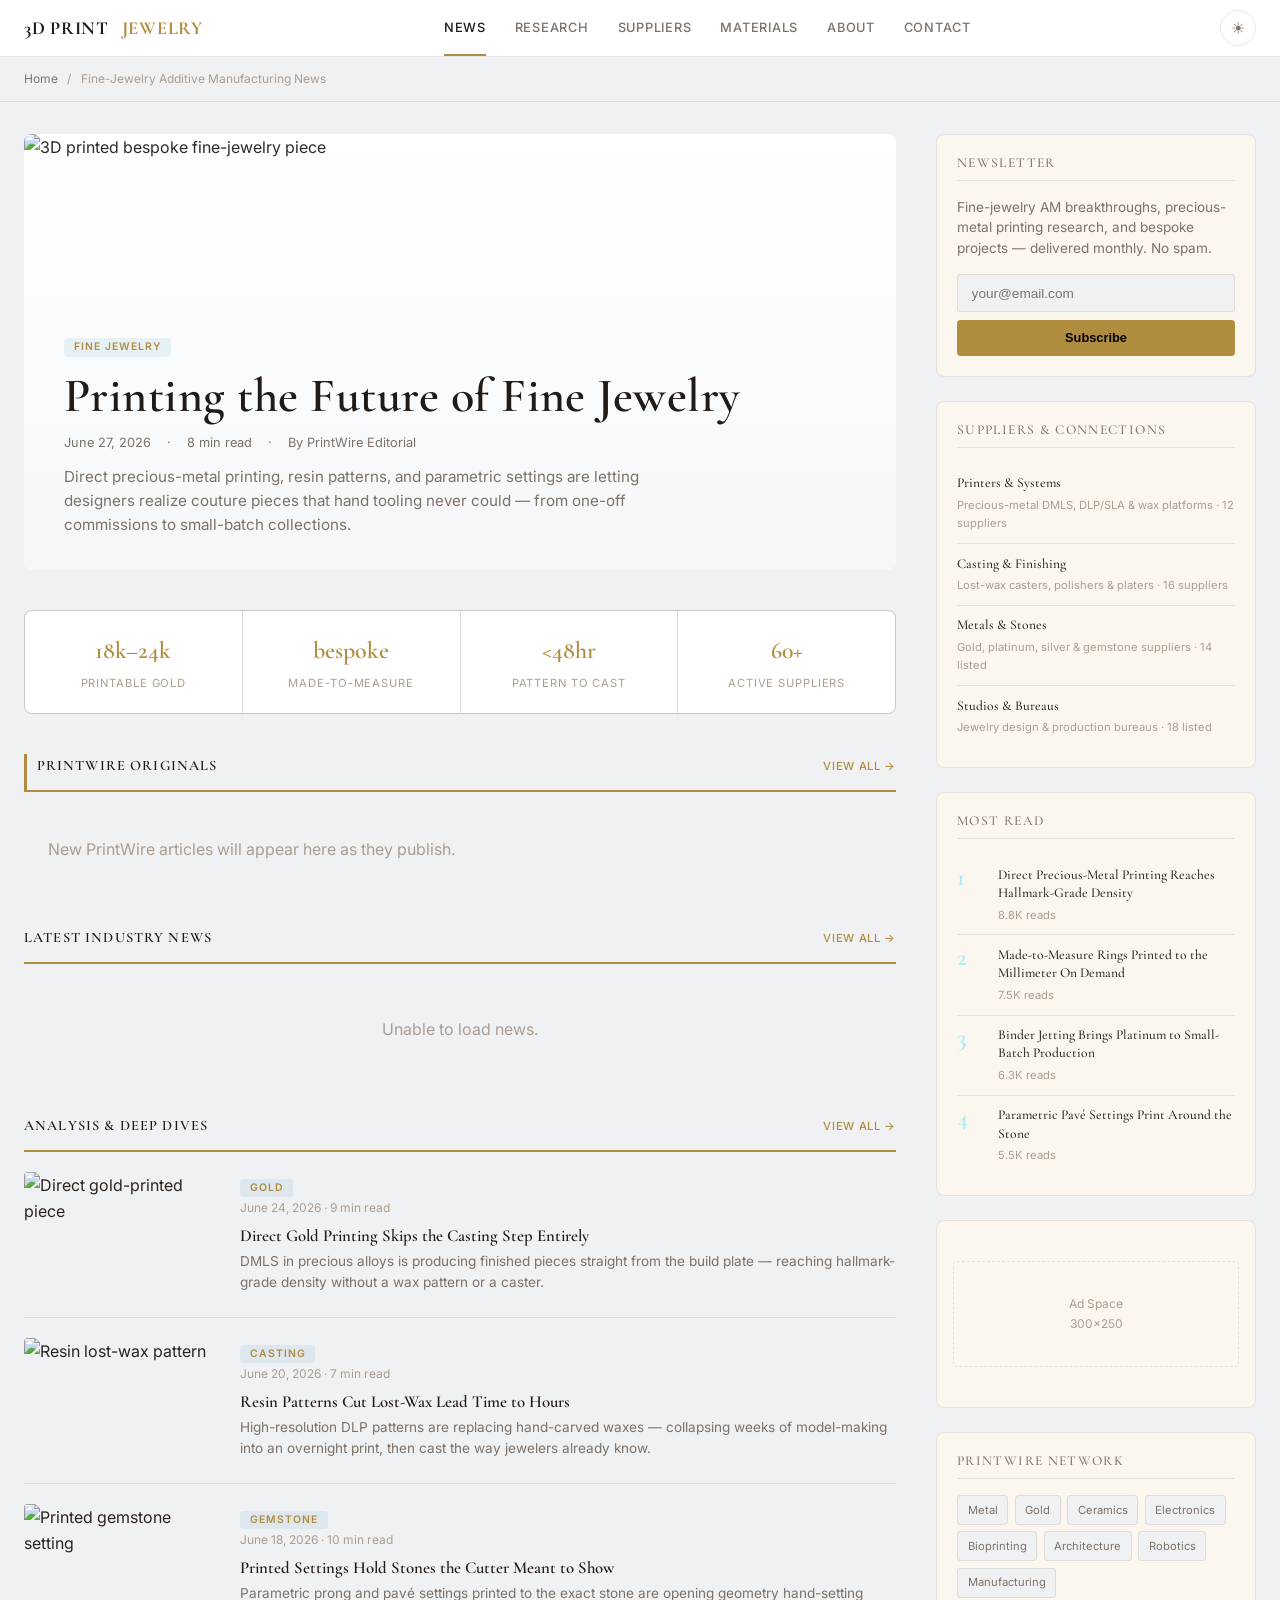
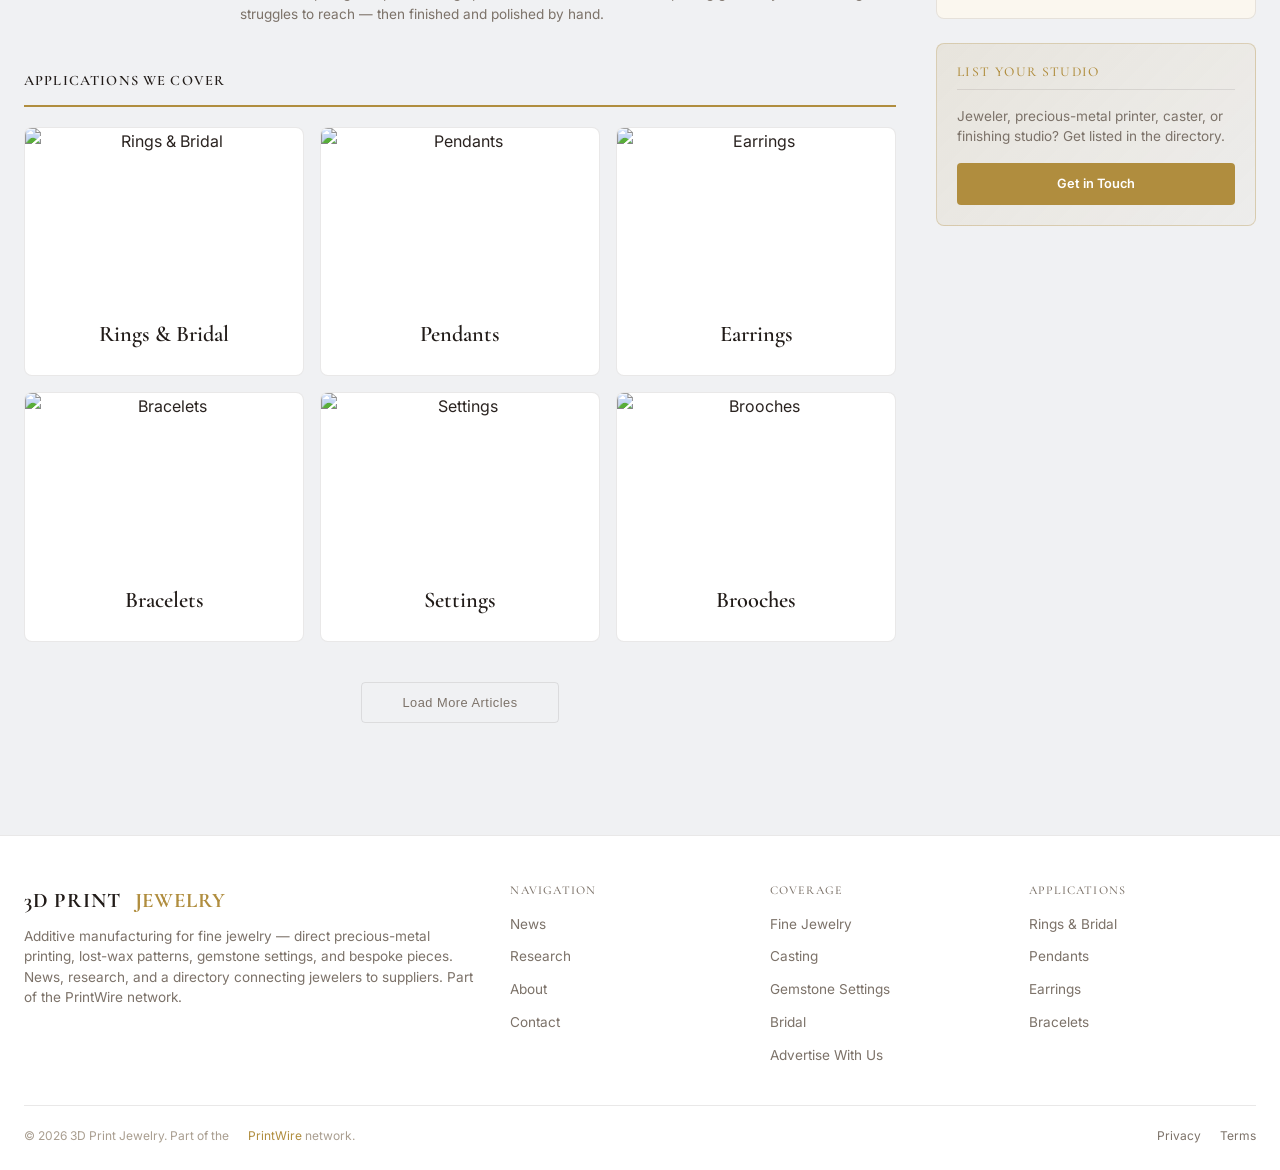
==== static/index.html @ b4d95347 "Convert to Machined robots news template (graphite-blue + orange, light default, custom imagery, net" ====
<!DOCTYPE html>
<html lang="en">
<head>
  <meta charset="UTF-8">
  <meta name="viewport" content="width=device-width, initial-scale=1.0">
  <meta name="description" content="3D Print Jewelry: additive manufacturing for fine jewelry — direct precious-metal printing, lost-wax patterns, gemstone settings, and bespoke pieces. News, research, and a supplier directory.">
  <title>3D Print Jewelry — Fine-Jewelry Additive Manufacturing News &amp; Suppliers</title>
  <link rel="preconnect" href="https://fonts.googleapis.com">
  <link rel="preconnect" href="https://fonts.gstatic.com" crossorigin>
  <link href="https://fonts.googleapis.com/css2?family=Cormorant+Garamond:wght@500;600;700&family=Inter:wght@400;500;600&display=swap" rel="stylesheet">
  <link rel="stylesheet" href="css/editorial.css">
  <link rel="icon" type="image/svg+xml" href="/favicon.svg">
  <meta property="og:type" content="website">
  <meta property="og:title" content="3D Print Jewelry — Fine-Jewelry Additive Manufacturing News &amp; Suppliers">
  <meta property="og:description" content="3D Print Jewelry: additive manufacturing for fine jewelry — direct precious-metal printing, lost-wax patterns, gemstone settings, and bespoke pieces. News, research, and a supplier directory.">
  <meta property="og:image" content="https://3dprintjewelry.com/images/30_bespoke_masterpiece.png">
  <meta property="og:url" content="https://3dprintjewelry.com/">
  <meta name="twitter:card" content="summary_large_image">
  <meta name="twitter:image" content="https://3dprintjewelry.com/images/30_bespoke_masterpiece.png">
</head>
<body>

<header class="ed-header">
  <div class="ed-header-inner">
    <a href="index.html" class="ed-logo">
      3D&nbsp;PRINT&nbsp;<span class="ed-logo-accent">JEWELRY</span>
    </a>
    <button class="ed-nav-toggle" aria-label="Menu" onclick="document.querySelector('.ed-nav').classList.toggle('open')">&#9776;</button>
    <nav class="ed-nav">
      <a href="index.html" class="active">News</a>
      <a href="/articles/">Research</a>
      <a href="#suppliers">Suppliers</a>
      <a href="#suppliers">Materials</a>
      <a href="about.html">About</a>
      <a href="contact.html">Contact</a>
    </nav>
    <button class="ed-theme-toggle" id="themeToggle" aria-label="Toggle light/dark mode" title="Toggle light/dark mode">&#9790;</button>
  </div>
</header>

<div class="ed-breadcrumbs">
  <a href="index.html">Home</a> <span>/</span> Fine-Jewelry Additive Manufacturing News
</div>

<div class="ed-layout">
  <div class="ed-main">

    <article class="ed-hero">
      <img src="images/30_bespoke_masterpiece.png" alt="3D printed bespoke fine-jewelry piece">
      <div class="ed-hero-overlay"></div>
      <div class="ed-hero-content">
        <span class="ed-badge">Fine Jewelry</span>
        <h1><a href="#">Printing the Future of Fine Jewelry</a></h1>
        <div class="ed-hero-meta">
          <span>June 27, 2026</span>
          <span>·</span>
          <span>8 min read</span>
          <span>·</span>
          <span>By PrintWire Editorial</span>
        </div>
        <p class="ed-hero-excerpt">Direct precious-metal printing, resin patterns, and parametric settings are letting designers realize couture pieces that hand tooling never could — from one-off commissions to small-batch collections.</p>
      </div>
    </article>

    <div class="ed-stats">
      <div class="ed-stat">
        <div class="ed-stat-value">18k&ndash;24k</div>
        <div class="ed-stat-label">Printable Gold</div>
      </div>
      <div class="ed-stat">
        <div class="ed-stat-value">bespoke</div>
        <div class="ed-stat-label">Made-to-Measure</div>
      </div>
      <div class="ed-stat">
        <div class="ed-stat-value">&lt;48hr</div>
        <div class="ed-stat-label">Pattern to Cast</div>
      </div>
      <div class="ed-stat">
        <div class="ed-stat-value">60+</div>
        <div class="ed-stat-label">Active Suppliers</div>
      </div>
    </div>

    <div class="ed-section-label" style="border-left:3px solid var(--accent);padding-left:0.6rem;">
      PrintWire Originals
      <a href="/articles/">View All &rarr;</a>
    </div>
    <div class="ed-card-grid" id="pwOriginals">
      <div style="grid-column:1/-1;text-align:center;padding:2rem;color:var(--text-faint);">Loading PrintWire articles…</div>
    </div>

    <div class="ed-section-label">
      Latest Industry News
      <a href="#">View All &rarr;</a>
    </div>
    <div class="ed-card-grid" id="newsGrid">
      <div style="grid-column: 1/-1; text-align:center; padding:2rem; color:var(--text-faint);">Loading latest news…</div>
    </div>

    <div class="ed-section-label">
      Analysis &amp; Deep Dives
      <a href="#">View All &rarr;</a>
    </div>
    <div class="ed-list">
      <article class="ed-list-item">
        <img src="images/02_dmls_gold.png" alt="Direct gold-printed piece">
        <div>
          <span class="ed-badge">Gold</span>
          <div class="ed-card-meta">June 24, 2026 · 9 min read</div>
          <h3><a href="#">Direct Gold Printing Skips the Casting Step Entirely</a></h3>
          <p class="ed-card-excerpt">DMLS in precious alloys is producing finished pieces straight from the build plate — reaching hallmark-grade density without a wax pattern or a caster.</p>
        </div>
      </article>
      <article class="ed-list-item">
        <img src="images/04_lostwax_pattern.png" alt="Resin lost-wax pattern">
        <div>
          <span class="ed-badge">Casting</span>
          <div class="ed-card-meta">June 20, 2026 · 7 min read</div>
          <h3><a href="#">Resin Patterns Cut Lost-Wax Lead Time to Hours</a></h3>
          <p class="ed-card-excerpt">High-resolution DLP patterns are replacing hand-carved waxes — collapsing weeks of model-making into an overnight print, then cast the way jewelers already know.</p>
        </div>
      </article>
      <article class="ed-list-item">
        <img src="images/17_diamond_setting.png" alt="Printed gemstone setting">
        <div>
          <span class="ed-badge">Gemstone</span>
          <div class="ed-card-meta">June 18, 2026 · 10 min read</div>
          <h3><a href="#">Printed Settings Hold Stones the Cutter Meant to Show</a></h3>
          <p class="ed-card-excerpt">Parametric prong and pavé settings printed to the exact stone are opening geometry hand-setting struggles to reach — then finished and polished by hand.</p>
        </div>
      </article>
    </div>

    <div class="ed-section-label">
      Applications We Cover
    </div>
    <div class="ed-card-grid" style="grid-template-columns: repeat(3, 1fr); gap: 1rem; margin-bottom: 2.5rem;">
      <a href="#" class="ed-card" style="text-align:center;">
        <img class="ed-card-img" src="images/21_engagement_ring.png" alt="Rings &amp; Bridal">
        <div class="ed-card-body"><h3>Rings &amp; Bridal</h3></div>
      </a>
      <a href="#" class="ed-card" style="text-align:center;">
        <img class="ed-card-img" src="images/23_pendant_necklace.png" alt="Pendants">
        <div class="ed-card-body"><h3>Pendants</h3></div>
      </a>
      <a href="#" class="ed-card" style="text-align:center;">
        <img class="ed-card-img" src="images/24_platinum_earrings.png" alt="Earrings">
        <div class="ed-card-body"><h3>Earrings</h3></div>
      </a>
      <a href="#" class="ed-card" style="text-align:center;">
        <img class="ed-card-img" src="images/27_artdeco_bracelet.png" alt="Bracelets">
        <div class="ed-card-body"><h3>Bracelets</h3></div>
      </a>
      <a href="#" class="ed-card" style="text-align:center;">
        <img class="ed-card-img" src="images/17_diamond_setting.png" alt="Settings">
        <div class="ed-card-body"><h3>Settings</h3></div>
      </a>
      <a href="#" class="ed-card" style="text-align:center;">
        <img class="ed-card-img" src="images/26_brooch_styled.png" alt="Brooches">
        <div class="ed-card-body"><h3>Brooches</h3></div>
      </a>
    </div>

    <div class="ed-load-more">
      <button>Load More Articles</button>
    </div>

  </div>

  <aside class="ed-sidebar">

    <div class="ed-sidebar-block ed-newsletter">
      <h4>Newsletter</h4>
      <p>Fine-jewelry AM breakthroughs, precious-metal printing research, and bespoke projects — delivered monthly. No spam.</p>
      <form action="https://api.web3forms.com/submit" method="POST" onsubmit="this.querySelector('button').textContent='Subscribed!';this.querySelector('button').disabled=true;">
        <input type="hidden" name="access_key" value="6f33053b-6d08-414b-9615-665f88c98da8">
        <input type="hidden" name="subject" value="Newsletter Signup — 3dprintjewelry.com">
        <input type="hidden" name="from_name" value="Newsletter Signup">
        <input type="email" name="email" placeholder="your@email.com" required>
        <button type="submit">Subscribe</button>
      </form>
    </div>

    <div class="ed-sidebar-block" id="suppliers">
      <h4>Suppliers &amp; Connections</h4>
      <div class="ed-popular-item">
        <div>
          <h3><a href="#">Printers &amp; Systems</a></h3>
          <div class="ed-popular-meta">Precious-metal DMLS, DLP/SLA &amp; wax platforms · 12 suppliers</div>
        </div>
      </div>
      <div class="ed-popular-item">
        <div>
          <h3><a href="#">Casting &amp; Finishing</a></h3>
          <div class="ed-popular-meta">Lost-wax casters, polishers &amp; platers · 16 suppliers</div>
        </div>
      </div>
      <div class="ed-popular-item">
        <div>
          <h3><a href="#">Metals &amp; Stones</a></h3>
          <div class="ed-popular-meta">Gold, platinum, silver &amp; gemstone suppliers · 14 listed</div>
        </div>
      </div>
      <div class="ed-popular-item">
        <div>
          <h3><a href="#">Studios &amp; Bureaus</a></h3>
          <div class="ed-popular-meta">Jewelry design &amp; production bureaus · 18 listed</div>
        </div>
      </div>
    </div>

    <div class="ed-sidebar-block">
      <h4>Most Read</h4>
      <div class="ed-popular-item">
        <span class="ed-popular-num">1</span>
        <div>
          <h3><a href="#">Direct Precious-Metal Printing Reaches Hallmark-Grade Density</a></h3>
          <div class="ed-popular-meta">8.8K reads</div>
        </div>
      </div>
      <div class="ed-popular-item">
        <span class="ed-popular-num">2</span>
        <div>
          <h3><a href="#">Made-to-Measure Rings Printed to the Millimeter On Demand</a></h3>
          <div class="ed-popular-meta">7.5K reads</div>
        </div>
      </div>
      <div class="ed-popular-item">
        <span class="ed-popular-num">3</span>
        <div>
          <h3><a href="#">Binder Jetting Brings Platinum to Small-Batch Production</a></h3>
          <div class="ed-popular-meta">6.3K reads</div>
        </div>
      </div>
      <div class="ed-popular-item">
        <span class="ed-popular-num">4</span>
        <div>
          <h3><a href="#">Parametric Pavé Settings Print Around the Stone</a></h3>
          <div class="ed-popular-meta">5.5K reads</div>
        </div>
      </div>
    </div>

    <div class="ed-sidebar-block" style="text-align:center; color: var(--text-faint); font-size: 0.75rem; padding: 2.5rem 1rem;">
      <div style="border: 1px dashed var(--border); border-radius: 4px; padding: 2rem 1rem;">
        Ad Space<br>300×250
      </div>
    </div>

    <div class="ed-sidebar-block">
      <h4>PrintWire Network</h4>
      <div class="ed-network-links">
        <a href="https://dmls3d.com">Metal</a>
        <a href="https://gold3dprint.com">Gold</a>
        <a href="https://3dprintceramics.com">Ceramics</a>
        <a href="https://3dprintcircuitry.com">Electronics</a>
        <a href="https://3dprinttissue.com">Bioprinting</a>
        <a href="https://3dprintarchitecture.com">Architecture</a>
        <a href="https://3dprintrobots.com">Robotics</a>
        <a href="https://sendcutship.com">Manufacturing</a>
      </div>
    </div>

    <div class="ed-sidebar-block" style="background: linear-gradient(135deg, rgba(176,141,62,0.12), rgba(176,141,62,0.04)); border-color: var(--border-accent);">
      <h4 style="color: var(--accent);">List Your Studio</h4>
      <p style="font-size: 0.85rem; color: var(--text-dim); margin-bottom: 1rem; line-height: 1.5;">Jeweler, precious-metal printer, caster, or finishing studio? Get listed in the directory.</p>
      <a href="contact.html" style="display:block;text-align:center;padding:0.65rem;background:var(--accent);border-radius:4px;color:#fff;font-weight:600;font-size:0.8rem;transition:background 0.25s;" onmouseover="this.style.background='var(--accent-dark)'" onmouseout="this.style.background='var(--accent)'">Get in Touch</a>
    </div>

  </aside>
</div>

<footer class="ed-footer">
  <div class="ed-footer-inner">
    <div class="ed-footer-brand">
      <div class="ed-logo" style="font-size:1.3rem; margin-bottom: 0.5rem;">3D&nbsp;PRINT&nbsp;<span class="ed-logo-accent">JEWELRY</span></div>
      <p>Additive manufacturing for fine jewelry — direct precious-metal printing, lost-wax patterns, gemstone settings, and bespoke pieces. News, research, and a directory connecting jewelers to suppliers. Part of the PrintWire network.</p>
    </div>
    <div>
      <h4>Navigation</h4>
      <ul>
        <li><a href="index.html">News</a></li>
        <li><a href="/articles/">Research</a></li>
        <li><a href="about.html">About</a></li>
        <li><a href="contact.html">Contact</a></li>
      </ul>
    </div>
    <div>
      <h4>Coverage</h4>
      <ul>
        <li><a href="#">Fine Jewelry</a></li>
        <li><a href="#">Casting</a></li>
        <li><a href="#">Gemstone Settings</a></li>
        <li><a href="#">Bridal</a></li>
        <li><a href="advertise.html">Advertise With Us</a></li>
      </ul>
    </div>
    <div>
      <h4>Applications</h4>
      <ul>
        <li><a href="#">Rings &amp; Bridal</a></li>
        <li><a href="#">Pendants</a></li>
        <li><a href="#">Earrings</a></li>
        <li><a href="#">Bracelets</a></li>
      </ul>
    </div>
  </div>
  <div class="ed-footer-bottom">
    <span>&copy; 2026 3D Print Jewelry. Part of the <a href="https://3dprint.space" style="color:var(--accent);">PrintWire</a> network.</span>
    <span>
      <a href="#">Privacy</a>
      <a href="#">Terms</a>
    </span>
  </div>
</footer>

<script>
document.querySelector('.ed-nav-toggle')?.addEventListener('click', () => {
  document.querySelector('.ed-nav').classList.toggle('open');
});

(function() {
  const btn = document.getElementById('themeToggle');
  const root = document.documentElement;
  function setTheme(theme) {
    root.setAttribute('data-theme', theme);
    localStorage.setItem('ed-theme', theme);
    btn.innerHTML = theme === 'dark' ? '&#9790;' : '&#9728;';
    btn.title = theme === 'dark' ? 'Switch to light mode' : 'Switch to dark mode';
  }
  const saved = localStorage.getItem('ed-theme');
  setTheme(saved || 'light');
  btn.addEventListener('click', () => {
    const current = root.getAttribute('data-theme') || 'light';
    setTheme(current === 'dark' ? 'light' : 'dark');
  });
})();

(function() {
  var grid = document.getElementById('newsGrid');
  var orig = document.getElementById('pwOriginals');

  var feeds = [
    { url: 'https://news.google.com/rss/search?q=3D+printed+jewelry+precious+metal+additive+manufacturing&hl=en-US&gl=US&ceid=US:en', name: 'Google News' },
    { url: 'https://news.google.com/rss/search?q=direct+gold+platinum+3D+printing+jewelry&hl=en-US&gl=US&ceid=US:en', name: 'Google News' },
    { url: 'https://news.google.com/rss/search?q=3D+printed+jewelry+lost+wax+casting+setting&hl=en-US&gl=US&ceid=US:en', name: 'Google News' },
    { url: 'https://3dprintingindustry.com/feed/', name: '3DPI' }
  ];

  var api = 'https://api.rss2json.com/v1/api.json?rss_url=';
  var rss = [];
  var localArts = [];
  var loaded = 0;
  var total = feeds.length;
  var fallbackImgs = ['images/01_sla_lattice.png','images/02_dmls_gold.png','images/03_sla_midprint.png','images/04_lostwax_pattern.png','images/05_binder_silver.png','images/06_multimaterial.png','images/07_dlp_detail.png','images/08_mold_cavity.png','images/09_titanium_neck.png','images/10_embedded_flowers.png','images/11_support_attached.png','images/12_gradient_color.png','images/13_platinum_link.png','images/14_mirror_inlay.png','images/15_ceramic_striated.png','images/16_moving_parts.png','images/17_diamond_setting.png','images/18_iteration_series.png','images/19_cloisonne_base.png','images/20_articulated.png','images/21_engagement_ring.png','images/22_bracelet_worn.png','images/23_pendant_necklace.png','images/24_platinum_earrings.png','images/25_diamond_luxury.png','images/26_brooch_styled.png','images/27_artdeco_bracelet.png','images/28_statement_neck.png','images/29_collection_display.png','images/30_bespoke_masterpiece.png'];

  function stripHtml(html) {
    var d = document.createElement('div'); d.innerHTML = html;
    return d.textContent || '';
  }
  function esc(s) {
    var d = document.createElement('div'); d.appendChild(document.createTextNode(s));
    return d.innerHTML;
  }
  function card(a, i) {
    var img = a.img || fallbackImgs[i % fallbackImgs.length];
    var fb = fallbackImgs[(i+1) % fallbackImgs.length];
    var open = a.local
      ? 'onclick="location.href=\'' + esc(a.link) + '\'"'
      : 'onclick="window.open(\'' + esc(a.link) + '\',\'_blank\',\'noopener\')"';
    var linkAttrs = a.local ? 'href="' + esc(a.link) + '"'
      : 'href="' + esc(a.link) + '" target="_blank" rel="noopener"';
    var badge = a.local
      ? '<span class="ed-badge" style="background:var(--accent);color:#fff;">' + esc(a.source) + '</span>'
      : '<span class="ed-badge">' + esc(a.source) + '</span>';
    return '<article class="ed-card" style="cursor:pointer" ' + open + '>' +
      '<img class="ed-card-img" src="' + esc(img) + '" alt="" loading="lazy" onerror="this.onerror=null;this.src=\'' + fb + '\'">' +
      '<div class="ed-card-body">' + badge +
        '<div class="ed-card-meta">' + esc(a.dateStr || '') + '</div>' +
        '<h3><a ' + linkAttrs + ' onclick="event.stopPropagation()">' + esc(a.title) + '</a></h3>' +
        '<p class="ed-card-excerpt">' + esc(a.desc) + '</p>' +
      '</div></article>';
  }

  var localReady = fetch('network.json', { cache: 'no-store' })
    .then(function(r){ return r.ok ? r.json() : []; })
    .then(function(items){
      (items || []).forEach(function(it, i){
        localArts.push({ title: it.title, link: it.url, desc: it.summary || '',
          date: it.iso, dateStr: it.date, source: (it.origin || 'PrintWire'), local: true,
          img: it.img || fallbackImgs[i % fallbackImgs.length] });
      });
      if (orig) {
        orig.innerHTML = localArts.length
          ? localArts.slice(0, 6).map(card).join('')
          : '<div style="grid-column:1/-1;padding:1.5rem;color:var(--text-faint);">New PrintWire articles will appear here as they publish.</div>';
      }
    })
    .catch(function(){ if (orig) orig.innerHTML = ''; });

  var timeout = setTimeout(finish, 8000);
  feeds.forEach(function(feed) {
    fetch(api + encodeURIComponent(feed.url))
      .then(function(r){ return r.json(); })
      .then(function(data){
        if (data.status === 'ok' && data.items) {
          data.items.forEach(function(item){
            rss.push({ title: item.title, link: item.link,
              desc: stripHtml(item.description).substring(0,140) + '…',
              date: item.pubDate, source: feed.name, local: false,
              img: item.thumbnail || (item.enclosure && item.enclosure.link) || '' });
          });
        }
      })
      .catch(function(){})
      .then(function(){ loaded++; if (loaded === total) { clearTimeout(timeout); finish(); } });
  });

  var done = false;
  function finish(){ if (done) return; done = true; localReady.then(render); }
  function render(){
    if (!grid) return;
    var merged = localArts.concat(rss);
    merged.forEach(function(a){ if (!a.dateStr && a.date) a.dateStr = new Date(a.date).toLocaleDateString('en-US',{year:'numeric',month:'short',day:'numeric'}); });
    merged.sort(function(a,b){ return new Date(b.date) - new Date(a.date); });
    var top = merged.slice(0, 8);
    grid.innerHTML = top.length
      ? top.map(card).join('')
      : '<div style="grid-column:1/-1;text-align:center;padding:2rem;color:var(--text-faint);">Unable to load news.</div>';
  }
})();
</script>
</body>
</html>
---- static/css/editorial.css ----
/* ============================================
   3dprintmetal.com — Editorial Layout
   Inspired by 3dnatives.com, modernized
   ============================================ */

/* ── Shared Tokens ───────────────────────────── */
:root {
  --accent: #00a8cc;
  --accent-dark: #008fad;
  --accent-dim: rgba(0,168,204,0.12);
  --red: #e53e3e;
  --radius: 8px;
  --radius-sm: 4px;
  --font-display: 'Oswald', sans-serif;
  --font-body: 'Inter', sans-serif;
  --transition: 0.25s cubic-bezier(0.4,0,0.2,1);
}

/* ── Dark Mode (default) ─────────────────────── */
:root, [data-theme="dark"] {
  --bg: #08090f;
  --bg-surface: #0e1019;
  --bg-card: #141620;
  --bg-card-hover: #1a1d2e;
  --bg-sidebar: #0f1118;
  --text: #e2e4e8;
  --text-dim: #8a8f9d;
  --text-faint: #555a68;
  --heading: #ffffff;
  --border: rgba(255,255,255,0.06);
  --border-accent: rgba(0,168,204,0.2);
  --shadow: 0 1px 3px rgba(0,0,0,0.4);
  --shadow-hover: 0 8px 24px rgba(0,0,0,0.5);
  --header-bg: rgba(8,9,15,0.92);
  --badge-bg: rgba(0,168,204,0.12);
  --input-bg: #0a0b12;
}

/* ── Light Mode ──────────────────────────────── */
[data-theme="light"] {
  --accent: #0077a8;
  --accent-dark: #005f85;
  --accent-dim: rgba(0,119,168,0.08);
  --bg: #f5f6f8;
  --bg-surface: #ffffff;
  --bg-card: #ffffff;
  --bg-card-hover: #f0f1f3;
  --bg-sidebar: #fafbfc;
  --text: #2d3748;
  --text-dim: #5a6577;
  --text-faint: #8e96a4;
  --heading: #1a202c;
  --border: rgba(0,0,0,0.08);
  --border-accent: rgba(0,119,168,0.2);
  --shadow: 0 1px 3px rgba(0,0,0,0.06);
  --shadow-hover: 0 8px 24px rgba(0,0,0,0.1);
  --header-bg: rgba(255,255,255,0.95);
  --badge-bg: rgba(0,119,168,0.08);
  --input-bg: #f0f1f3;
}

/* System preference when no manual choice */
@media (prefers-color-scheme: light) {
  :root:not([data-theme]) {
    --accent: #0077a8;
    --accent-dark: #005f85;
    --accent-dim: rgba(0,119,168,0.08);
    --bg: #f5f6f8;
    --bg-surface: #ffffff;
    --bg-card: #ffffff;
    --bg-card-hover: #f0f1f3;
    --bg-sidebar: #fafbfc;
    --text: #2d3748;
    --text-dim: #5a6577;
    --text-faint: #8e96a4;
    --heading: #1a202c;
    --border: rgba(0,0,0,0.08);
    --border-accent: rgba(0,119,168,0.2);
    --shadow: 0 1px 3px rgba(0,0,0,0.06);
    --shadow-hover: 0 8px 24px rgba(0,0,0,0.1);
    --header-bg: rgba(255,255,255,0.95);
    --badge-bg: rgba(0,119,168,0.08);
    --input-bg: #f0f1f3;
  }
}

/* ── Reset ───────────────────────────────────── */
*,*::before,*::after { margin:0;padding:0;box-sizing:border-box; }
html { scroll-behavior:smooth; font-size:16px; }
body {
  font-family: var(--font-body);
  color: var(--text);
  background: var(--input-bg);
  line-height: 1.65;
  -webkit-font-smoothing: antialiased;
  overflow-x: hidden;
}
a { color: inherit; text-decoration: none; }
img { max-width: 100%; display: block; }

/* ── Typography ──────────────────────────────── */
h1,h2,h3,h4 { font-family: var(--font-display); font-weight: 600; line-height: 1.15; color: var(--heading); }
h1 { font-size: clamp(2rem, 5vw, 3rem); letter-spacing: 0.01em; }
h2 { font-size: clamp(1.5rem, 3.5vw, 2.2rem); }
h3 { font-size: clamp(1.1rem, 2vw, 1.4rem); }
h4 { font-size: 0.85rem; text-transform: uppercase; letter-spacing: 0.1em; color: var(--text-dim); font-weight: 500; }

/* ── Header ──────────────────────────────────── */
.ed-header {
  position: sticky; top: 0; z-index: 100;
  background: var(--header-bg);
  backdrop-filter: blur(16px);
  border-bottom: 1px solid var(--border);
}
.ed-header-inner {
  max-width: 1280px;
  margin: 0 auto;
  display: flex;
  align-items: center;
  justify-content: space-between;
  padding: 0 1.5rem;
  height: 56px;
}
.ed-logo {
  font-family: var(--font-display);
  font-size: 1.15rem;
  font-weight: 700;
  color: var(--heading);
  letter-spacing: 0.04em;
  display: flex; align-items: center; gap: 0.5rem;
}
.ed-logo-accent { color: var(--accent); }
.ed-nav { display: flex; gap: 0; align-items: center; }
.ed-nav a {
  padding: 0 0.9rem;
  font-size: 0.8rem;
  font-weight: 500;
  color: var(--text-dim);
  text-transform: uppercase;
  letter-spacing: 0.06em;
  transition: color var(--transition);
  line-height: 56px;
  position: relative;
}
.ed-nav a:hover, .ed-nav a.active { color: var(--heading); }
.ed-nav a.active::after {
  content: ''; position: absolute; bottom: 0; left: 0.9rem; right: 0.9rem;
  height: 2px; background: var(--accent);
}
.ed-nav-toggle {
  display: none; background: none; border: none; color: var(--text);
  font-size: 1.5rem; cursor: pointer; padding: 0.5rem;
}

/* Theme toggle */
.ed-theme-toggle {
  background: none; border: 1px solid var(--border);
  color: var(--text-dim); cursor: pointer;
  width: 36px; height: 36px;
  border-radius: 50%;
  display: flex; align-items: center; justify-content: center;
  font-size: 1rem;
  transition: all var(--transition);
  margin-left: 0.5rem;
  flex-shrink: 0;
}
.ed-theme-toggle:hover { border-color: var(--accent); color: var(--accent); }

/* ── Breadcrumbs ─────────────────────────────── */
.ed-breadcrumbs {
  max-width: 1280px; margin: 0 auto;
  padding: 0.75rem 1.5rem;
  font-size: 0.75rem;
  color: var(--text-faint);
  border-bottom: 1px solid var(--border);
}
.ed-breadcrumbs a { color: var(--text-dim); transition: color var(--transition); }
.ed-breadcrumbs a:hover { color: var(--accent); }
.ed-breadcrumbs span { margin: 0 0.4rem; }

/* ── Layout ──────────────────────────────────── */
.ed-layout {
  max-width: 1280px;
  margin: 0 auto;
  display: grid;
  grid-template-columns: 1fr 320px;
  gap: 2.5rem;
  padding: 2rem 1.5rem;
  align-items: start;
}
.ed-main { min-width: 0; }
.ed-sidebar { position: sticky; top: 72px; }

/* ── Hero / Featured Story ───────────────────── */
.ed-hero {
  margin-bottom: 2.5rem;
  position: relative;
  border-radius: var(--radius);
  overflow: hidden;
  background: var(--bg-card);
}
.ed-hero img {
  width: 100%;
  aspect-ratio: 16/8;
  object-fit: cover;
  display: block;
}
.ed-hero-overlay {
  position: absolute; inset: 0;
  background: linear-gradient(0deg, rgba(8,9,15,0.95) 0%, rgba(8,9,15,0.3) 50%, transparent 100%);
}
[data-theme="light"] .ed-hero-overlay {
  background: linear-gradient(0deg, rgba(245,246,248,0.97) 0%, rgba(245,246,248,0.4) 50%, transparent 100%);
}
.ed-hero-content {
  position: absolute;
  bottom: 0; left: 0; right: 0;
  padding: 2rem 2.5rem;
}
.ed-hero .ed-badge { margin-bottom: 0.75rem; }
.ed-hero h1 { margin-bottom: 0.5rem; }
.ed-hero h1 a { color: var(--heading); transition: color var(--transition); }
.ed-hero h1 a:hover { color: var(--accent); }
.ed-hero-meta {
  font-size: 0.8rem;
  color: var(--text-dim);
  display: flex; gap: 1rem; align-items: center;
}
.ed-hero-excerpt {
  margin-top: 0.75rem;
  font-size: 0.95rem;
  color: var(--text-dim);
  line-height: 1.6;
  max-width: 600px;
}

/* ── Badge / Tag ─────────────────────────────── */
.ed-badge {
  display: inline-block;
  font-size: 0.65rem;
  font-weight: 600;
  text-transform: uppercase;
  letter-spacing: 0.1em;
  padding: 0.25rem 0.6rem;
  border-radius: var(--radius-sm);
  background: var(--badge-bg);
  color: var(--accent);
  line-height: 1;
}
.ed-badge.red { background: rgba(255,68,68,0.12); color: var(--red); }

/* ── Section Label ───────────────────────────── */
.ed-section-label {
  font-family: var(--font-display);
  font-size: 0.9rem;
  font-weight: 600;
  text-transform: uppercase;
  letter-spacing: 0.08em;
  color: var(--heading);
  margin-bottom: 1.25rem;
  padding-bottom: 0.75rem;
  border-bottom: 2px solid var(--accent);
  display: flex;
  align-items: center;
  justify-content: space-between;
}
.ed-section-label a {
  font-family: var(--font-body);
  font-size: 0.7rem;
  font-weight: 500;
  color: var(--accent);
  text-transform: uppercase;
  letter-spacing: 0.06em;
}

/* ── Article Cards ───────────────────────────── */
.ed-card-grid {
  display: grid;
  grid-template-columns: repeat(2, 1fr);
  gap: 1.5rem;
  margin-bottom: 2.5rem;
}
.ed-card {
  background: var(--bg-card);
  border-radius: var(--radius);
  overflow: hidden;
  border: 1px solid var(--border);
  transition: transform var(--transition), box-shadow var(--transition), border-color var(--transition);
}
.ed-card:hover {
  transform: translateY(-2px);
  box-shadow: var(--shadow-hover);
  border-color: var(--border-accent);
}
.ed-card-img {
  aspect-ratio: 16/10;
  object-fit: cover;
  width: 100%;
}
.ed-card-body { padding: 1.25rem; }
.ed-card-body .ed-badge { margin-bottom: 0.65rem; }
.ed-card-body h3 { margin-bottom: 0.5rem; }
.ed-card-body h3 a { color: var(--heading); transition: color var(--transition); }
.ed-card-body h3 a:hover { color: var(--accent); }
.ed-card-meta {
  font-size: 0.75rem;
  color: var(--text-faint);
  margin-bottom: 0.5rem;
}
.ed-card-excerpt {
  font-size: 0.85rem;
  color: var(--text-dim);
  line-height: 1.55;
  display: -webkit-box;
  -webkit-line-clamp: 3;
  -webkit-box-orient: vertical;
  overflow: hidden;
}

/* ── Article List (compact) ──────────────────── */
.ed-list { display: flex; flex-direction: column; gap: 1.25rem; margin-bottom: 2.5rem; }
.ed-list-item {
  display: grid;
  grid-template-columns: 200px 1fr;
  gap: 1rem;
  padding-bottom: 1.25rem;
  border-bottom: 1px solid var(--border);
  align-items: start;
}
.ed-list-item:last-child { border-bottom: none; padding-bottom: 0; }
.ed-list-item img {
  aspect-ratio: 16/10;
  object-fit: cover;
  border-radius: var(--radius-sm);
  width: 100%;
}
.ed-list-item h3 { font-size: 1.05rem; margin-bottom: 0.35rem; }
.ed-list-item h3 a { color: var(--heading); transition: color var(--transition); }
.ed-list-item h3 a:hover { color: var(--accent); }

/* ── Sidebar ─────────────────────────────────── */
.ed-sidebar-block {
  background: var(--bg-sidebar);
  border: 1px solid var(--border);
  border-radius: var(--radius);
  padding: 1.25rem;
  margin-bottom: 1.5rem;
}
.ed-sidebar-block h4 {
  margin-bottom: 1rem;
  padding-bottom: 0.6rem;
  border-bottom: 1px solid var(--border);
}

/* Newsletter widget */
.ed-newsletter p { font-size: 0.85rem; color: var(--text-dim); margin-bottom: 1rem; line-height: 1.5; }
.ed-newsletter input[type="email"] {
  width: 100%;
  padding: 0.65rem 0.85rem;
  background: var(--input-bg);
  border: 1px solid var(--border);
  border-radius: var(--radius-sm);
  color: var(--text);
  font-size: 0.85rem;
  margin-bottom: 0.5rem;
  transition: border-color var(--transition);
}
.ed-newsletter input[type="email"]:focus { outline: none; border-color: var(--accent); }
.ed-newsletter button {
  width: 100%;
  padding: 0.65rem;
  background: var(--accent);
  border: none;
  border-radius: var(--radius-sm);
  color: #000;
  font-weight: 600;
  font-size: 0.8rem;
  cursor: pointer;
  transition: background var(--transition);
}
.ed-newsletter button:hover { background: var(--accent-dark); }

/* Popular posts widget */
.ed-popular-item {
  display: flex;
  gap: 0.75rem;
  padding: 0.65rem 0;
  border-bottom: 1px solid var(--border);
  align-items: start;
}
.ed-popular-item:last-child { border-bottom: none; }
.ed-popular-num {
  font-family: var(--font-display);
  font-size: 1.5rem;
  font-weight: 700;
  color: var(--accent-dim);
  line-height: 1;
  min-width: 1.8rem;
  color: rgba(0,217,255,0.3);
}
.ed-popular-item h3 { font-size: 0.85rem; font-weight: 500; line-height: 1.35; }
.ed-popular-item h3 a { color: var(--text); }
.ed-popular-item h3 a:hover { color: var(--accent); }
.ed-popular-meta { font-size: 0.7rem; color: var(--text-faint); margin-top: 0.2rem; }

/* Network links widget */
.ed-network-links { display: flex; flex-wrap: wrap; gap: 0.4rem; }
.ed-network-links a {
  font-size: 0.7rem;
  padding: 0.3rem 0.6rem;
  background: var(--input-bg);
  border: 1px solid var(--border);
  border-radius: var(--radius-sm);
  color: var(--text-dim);
  transition: all var(--transition);
}
.ed-network-links a:hover { border-color: var(--accent); color: var(--accent); }

/* ── Load More ───────────────────────────────── */
.ed-load-more {
  text-align: center;
  margin: 2rem 0;
}
.ed-load-more button {
  padding: 0.75rem 2.5rem;
  background: transparent;
  border: 1px solid var(--border);
  border-radius: var(--radius-sm);
  color: var(--text-dim);
  font-size: 0.8rem;
  font-weight: 500;
  cursor: pointer;
  letter-spacing: 0.04em;
  transition: all var(--transition);
}
.ed-load-more button:hover {
  border-color: var(--accent);
  color: var(--accent);
}

/* ── Stats Bar ───────────────────────────────── */
.ed-stats {
  display: grid;
  grid-template-columns: repeat(4, 1fr);
  gap: 1px;
  background: var(--border);
  border: 1px solid var(--border);
  border-radius: var(--radius);
  overflow: hidden;
  margin-bottom: 2.5rem;
}
.ed-stat {
  background: var(--bg-card);
  padding: 1.25rem;
  text-align: center;
}
.ed-stat-value {
  font-family: var(--font-display);
  font-size: 1.5rem;
  font-weight: 600;
  color: var(--accent);
}
.ed-stat-label {
  font-size: 0.7rem;
  text-transform: uppercase;
  letter-spacing: 0.08em;
  color: var(--text-faint);
  margin-top: 0.25rem;
}

/* ── Page Hero (inner pages) ─────────────────── */
.ed-page-hero {
  position: relative;
  border-radius: var(--radius);
  overflow: hidden;
  margin-bottom: 2.5rem;
  background: var(--bg-card);
}
.ed-page-hero img {
  width: 100%; aspect-ratio: 16/6; object-fit: cover;
}
.ed-page-hero-overlay {
  position: absolute; inset: 0;
  background: linear-gradient(0deg, rgba(8,9,15,0.9) 0%, rgba(8,9,15,0.4) 60%, transparent 100%);
}
[data-theme="light"] .ed-page-hero-overlay {
  background: linear-gradient(0deg, rgba(245,246,248,0.95) 0%, rgba(245,246,248,0.5) 60%, transparent 100%);
}
.ed-page-hero-content {
  position: absolute; bottom: 0; left: 0; right: 0;
  padding: 2rem 2.5rem;
}
.ed-page-hero h1 { margin-bottom: 0.5rem; }
.ed-page-hero p { color: var(--text-dim); font-size: 1rem; max-width: 600px; }

/* ── Content Sections ────────────────────────── */
.ed-content { max-width: 1280px; margin: 0 auto; padding: 0 1.5rem; }
.ed-content-narrow { max-width: 860px; margin: 0 auto; padding: 0 1.5rem; }
.ed-section { margin-bottom: 3rem; }
.ed-section p { color: var(--text-dim); line-height: 1.75; margin-bottom: 1rem; font-size: 0.95rem; }
.ed-section p:last-child { margin-bottom: 0; }

/* Two-column content block */
.ed-two-col {
  display: grid;
  grid-template-columns: 1fr 1fr;
  gap: 2.5rem;
  align-items: start;
  margin-bottom: 2.5rem;
}
.ed-two-col img { border-radius: var(--radius); width: 100%; }

/* Content cards (mission, values, etc.) */
.ed-content-card {
  background: var(--bg-card);
  border: 1px solid var(--border);
  border-radius: var(--radius);
  padding: 1.75rem;
  transition: border-color var(--transition);
}
.ed-content-card:hover { border-color: var(--border-accent); }
.ed-content-card h3 { margin-bottom: 0.75rem; font-size: 1.15rem; }
.ed-content-card p { margin-bottom: 0; }
.ed-content-card .ed-icon {
  font-size: 1.5rem; margin-bottom: 0.75rem; display: block;
}
.ed-grid-2 { display: grid; grid-template-columns: 1fr 1fr; gap: 1.5rem; margin-bottom: 2.5rem; }
.ed-grid-3 { display: grid; grid-template-columns: repeat(3, 1fr); gap: 1.5rem; margin-bottom: 2.5rem; }
.ed-grid-4 { display: grid; grid-template-columns: repeat(4, 1fr); gap: 1.25rem; margin-bottom: 2.5rem; }

/* Service detail cards */
.ed-service-detail {
  display: grid;
  grid-template-columns: 280px 1fr;
  gap: 1.5rem;
  background: var(--bg-card);
  border: 1px solid var(--border);
  border-radius: var(--radius);
  overflow: hidden;
  margin-bottom: 1.25rem;
  transition: border-color var(--transition);
}
.ed-service-detail:hover { border-color: var(--border-accent); }
.ed-service-detail img { width: 100%; height: 100%; object-fit: cover; }
.ed-service-detail-body { padding: 1.5rem 1.5rem 1.5rem 0; }
.ed-service-detail-body h3 { margin-bottom: 0.5rem; }

/* Timeline */
.ed-timeline { position: relative; padding-left: 2.5rem; margin-bottom: 2.5rem; }
.ed-timeline::before {
  content: ''; position: absolute; left: 0.75rem; top: 0; bottom: 0;
  width: 2px; background: var(--border);
}
.ed-timeline-step {
  position: relative; margin-bottom: 2rem; padding-bottom: 0;
}
.ed-timeline-step:last-child { margin-bottom: 0; }
.ed-timeline-num {
  position: absolute; left: -2.5rem; top: 0;
  width: 1.5rem; height: 1.5rem;
  background: var(--accent);
  color: #000;
  border-radius: 50%;
  font-size: 0.7rem;
  font-weight: 700;
  display: flex; align-items: center; justify-content: center;
}
.ed-timeline-step h3 { font-size: 1.05rem; margin-bottom: 0.35rem; }

/* Forms */
.ed-form { max-width: 100%; }
.ed-form-group { margin-bottom: 1rem; }
.ed-form-group label {
  display: block; font-size: 0.8rem; font-weight: 500;
  color: var(--text-dim); margin-bottom: 0.35rem;
}
.ed-form-group .required { color: var(--red); }
.ed-form-group input, .ed-form-group textarea, .ed-form-group select {
  width: 100%;
  padding: 0.7rem 0.9rem;
  background: var(--input-bg);
  border: 1px solid var(--border);
  border-radius: var(--radius-sm);
  color: var(--text);
  font-family: var(--font-body);
  font-size: 0.9rem;
  transition: border-color var(--transition);
}
.ed-form-group input:focus, .ed-form-group textarea:focus, .ed-form-group select:focus {
  outline: none; border-color: var(--accent);
}
.ed-form-group textarea { resize: vertical; }
.ed-form-submit {
  padding: 0.75rem 2rem;
  background: var(--accent);
  border: none;
  border-radius: var(--radius-sm);
  color: #000;
  font-weight: 600;
  font-size: 0.9rem;
  cursor: pointer;
  transition: background var(--transition);
}
.ed-form-submit:hover { background: var(--accent-dark); }

/* CTA Banner */
.ed-cta-banner {
  background: var(--bg-card);
  border: 1px solid var(--border-accent);
  border-radius: var(--radius);
  padding: 2.5rem;
  text-align: center;
  margin-bottom: 2.5rem;
}
.ed-cta-banner h2 { margin-bottom: 0.5rem; }
.ed-cta-banner p { color: var(--text-dim); margin-bottom: 1.25rem; max-width: 500px; margin-left: auto; margin-right: auto; }
.ed-cta-banner a {
  display: inline-block;
  padding: 0.75rem 2rem;
  background: var(--accent);
  color: #000;
  font-weight: 600;
  border-radius: var(--radius-sm);
  transition: background var(--transition);
}
.ed-cta-banner a:hover { background: var(--accent-dark); }

/* Package cards (advertise) */
.ed-package {
  background: var(--bg-card);
  border: 1px solid var(--border);
  border-radius: var(--radius);
  padding: 1.75rem;
  transition: border-color var(--transition);
}
.ed-package:hover { border-color: var(--border-accent); }
.ed-package h3 { margin-bottom: 0.5rem; }
.ed-package .ed-price {
  font-family: var(--font-display);
  font-size: 1.8rem; font-weight: 600;
  color: var(--accent); margin-bottom: 1rem;
}
.ed-package .ed-price span { font-size: 0.9rem; color: var(--text-faint); }
.ed-package ul {
  list-style: none; padding: 0;
}
.ed-package li {
  font-size: 0.85rem; color: var(--text-dim);
  padding: 0.4rem 0;
  border-bottom: 1px solid var(--border);
  padding-left: 1.2rem;
  position: relative;
}
.ed-package li:last-child { border-bottom: none; }
.ed-package li::before {
  content: '\2713'; position: absolute; left: 0;
  color: var(--accent); font-size: 0.75rem;
}

/* Contact info cards */
.ed-info-card {
  display: flex; gap: 1rem; align-items: start;
  padding: 1rem;
  background: var(--bg-card);
  border: 1px solid var(--border);
  border-radius: var(--radius);
}
.ed-info-card .ed-icon { font-size: 1.5rem; flex-shrink: 0; }
.ed-info-card h4 { font-size: 0.8rem; margin-bottom: 0.25rem; }
.ed-info-card p { font-size: 0.85rem; color: var(--text-dim); margin: 0; }

/* Materials list */
.ed-materials-list { list-style: none; padding: 0; }
.ed-materials-list li {
  padding: 0.5rem 0;
  border-bottom: 1px solid var(--border);
  font-size: 0.9rem;
  color: var(--text-dim);
  padding-left: 1.2rem;
  position: relative;
}
.ed-materials-list li::before {
  content: ''; position: absolute; left: 0; top: 50%;
  width: 6px; height: 6px; border-radius: 50%;
  background: var(--accent); transform: translateY(-50%);
}

@media (max-width: 768px) {
  .ed-two-col { grid-template-columns: 1fr; }
  .ed-grid-2, .ed-grid-3, .ed-grid-4 { grid-template-columns: 1fr; }
  .ed-service-detail { grid-template-columns: 1fr; }
  .ed-service-detail img { aspect-ratio: 16/9; }
  .ed-service-detail-body { padding: 1.25rem; }
  .ed-page-hero-content { padding: 1.5rem; }
}

/* ── Footer ──────────────────────────────────── */
.ed-footer {
  background: var(--bg-surface);
  border-top: 1px solid var(--border);
  padding: 3rem 1.5rem 1.5rem;
  margin-top: 3rem;
}
.ed-footer-inner {
  max-width: 1280px;
  margin: 0 auto;
  display: grid;
  grid-template-columns: 2fr 1fr 1fr 1fr;
  gap: 2rem;
}
.ed-footer-brand p { font-size: 0.85rem; color: var(--text-dim); margin-top: 0.5rem; line-height: 1.5; }
.ed-footer h4 { font-size: 0.75rem; margin-bottom: 0.75rem; }
.ed-footer ul { list-style: none; }
.ed-footer li { margin-bottom: 0.4rem; }
.ed-footer li a { font-size: 0.85rem; color: var(--text-dim); transition: color var(--transition); }
.ed-footer li a:hover { color: var(--accent); }
.ed-footer-bottom {
  max-width: 1280px;
  margin: 2rem auto 0;
  padding-top: 1.25rem;
  border-top: 1px solid var(--border);
  font-size: 0.75rem;
  color: var(--text-faint);
  display: flex;
  justify-content: space-between;
  align-items: center;
}
.ed-footer-bottom a { color: var(--text-dim); margin-left: 1rem; }
.ed-footer-bottom a:hover { color: var(--accent); }

/* ── Responsive ──────────────────────────────── */
@media (max-width: 1024px) {
  .ed-layout { grid-template-columns: 1fr; }
  .ed-sidebar { position: static; }
}
@media (max-width: 768px) {
  .ed-card-grid { grid-template-columns: 1fr; }
  .ed-list-item { grid-template-columns: 140px 1fr; }
  .ed-hero-content { padding: 1.5rem; }
  .ed-hero h1 { font-size: 1.5rem; }
  .ed-footer-inner { grid-template-columns: 1fr 1fr; }
  .ed-stats { grid-template-columns: repeat(2, 1fr); }
  .ed-nav { display: none; }
  .ed-nav.open { display: flex; flex-direction: column; position: absolute; top: 56px; left: 0; right: 0; background: var(--bg); border-bottom: 1px solid var(--border); padding: 0.5rem 0; }
  .ed-nav.open a { line-height: 2.5; padding: 0 1.5rem; }
  .ed-nav-toggle { display: block; }
}
@media (max-width: 480px) {
  .ed-list-item { grid-template-columns: 1fr; }
  .ed-list-item img { aspect-ratio: 16/9; }
  .ed-footer-inner { grid-template-columns: 1fr; }
  .ed-hero-excerpt { display: none; }
}

/* ── Atelier/Onyx scheme (jewelry): ivory + champagne-gold light default, near-black + gold dark toggle ── */
:root { --font-display: 'Cormorant Garamond', Georgia, serif; --font-body: 'Inter', sans-serif; }
:root, [data-theme="light"] {
  --accent: #B08D3E; --accent-dark: #8C6E2E; --accent-dim: rgba(176,141,62,0.12); --link: #9A7A2E;
  --bg: #F7F2EA; --bg-surface: #FFFFFF; --bg-card: #FFFFFF; --bg-card-hover: #F1E9DA;
  --bg-sidebar: #FBF7EF; --text: #2A2320; --text-dim: #7C7269; --text-faint: #A99E90;
  --heading: #211B18; --border: rgba(42,35,32,0.10); --border-accent: rgba(176,141,62,0.30);
}
[data-theme="dark"] {
  --accent: #D4AF37; --accent-dark: #B8962C; --accent-dim: rgba(212,175,55,0.16); --link: #E7C766;
  --bg: #111011; --bg-surface: #1A181A; --bg-card: #1C1A1C; --bg-card-hover: #262227;
  --bg-sidebar: #141314; --text: #EFEAE2; --text-dim: #A39C90; --text-faint: #6E665C;
  --heading: #FFFFFF; --border: rgba(255,255,255,0.09); --border-accent: rgba(212,175,55,0.30);
}
@media (prefers-color-scheme: dark) { :root:not([data-theme]) {
  --accent: #D4AF37; --accent-dark: #B8962C; --link: #E7C766; --bg: #111011; --bg-surface: #1A181A;
  --bg-card: #1C1A1C; --text: #EFEAE2; --text-dim: #A39C90; --heading: #FFFFFF; --border: rgba(255,255,255,0.09);
} }
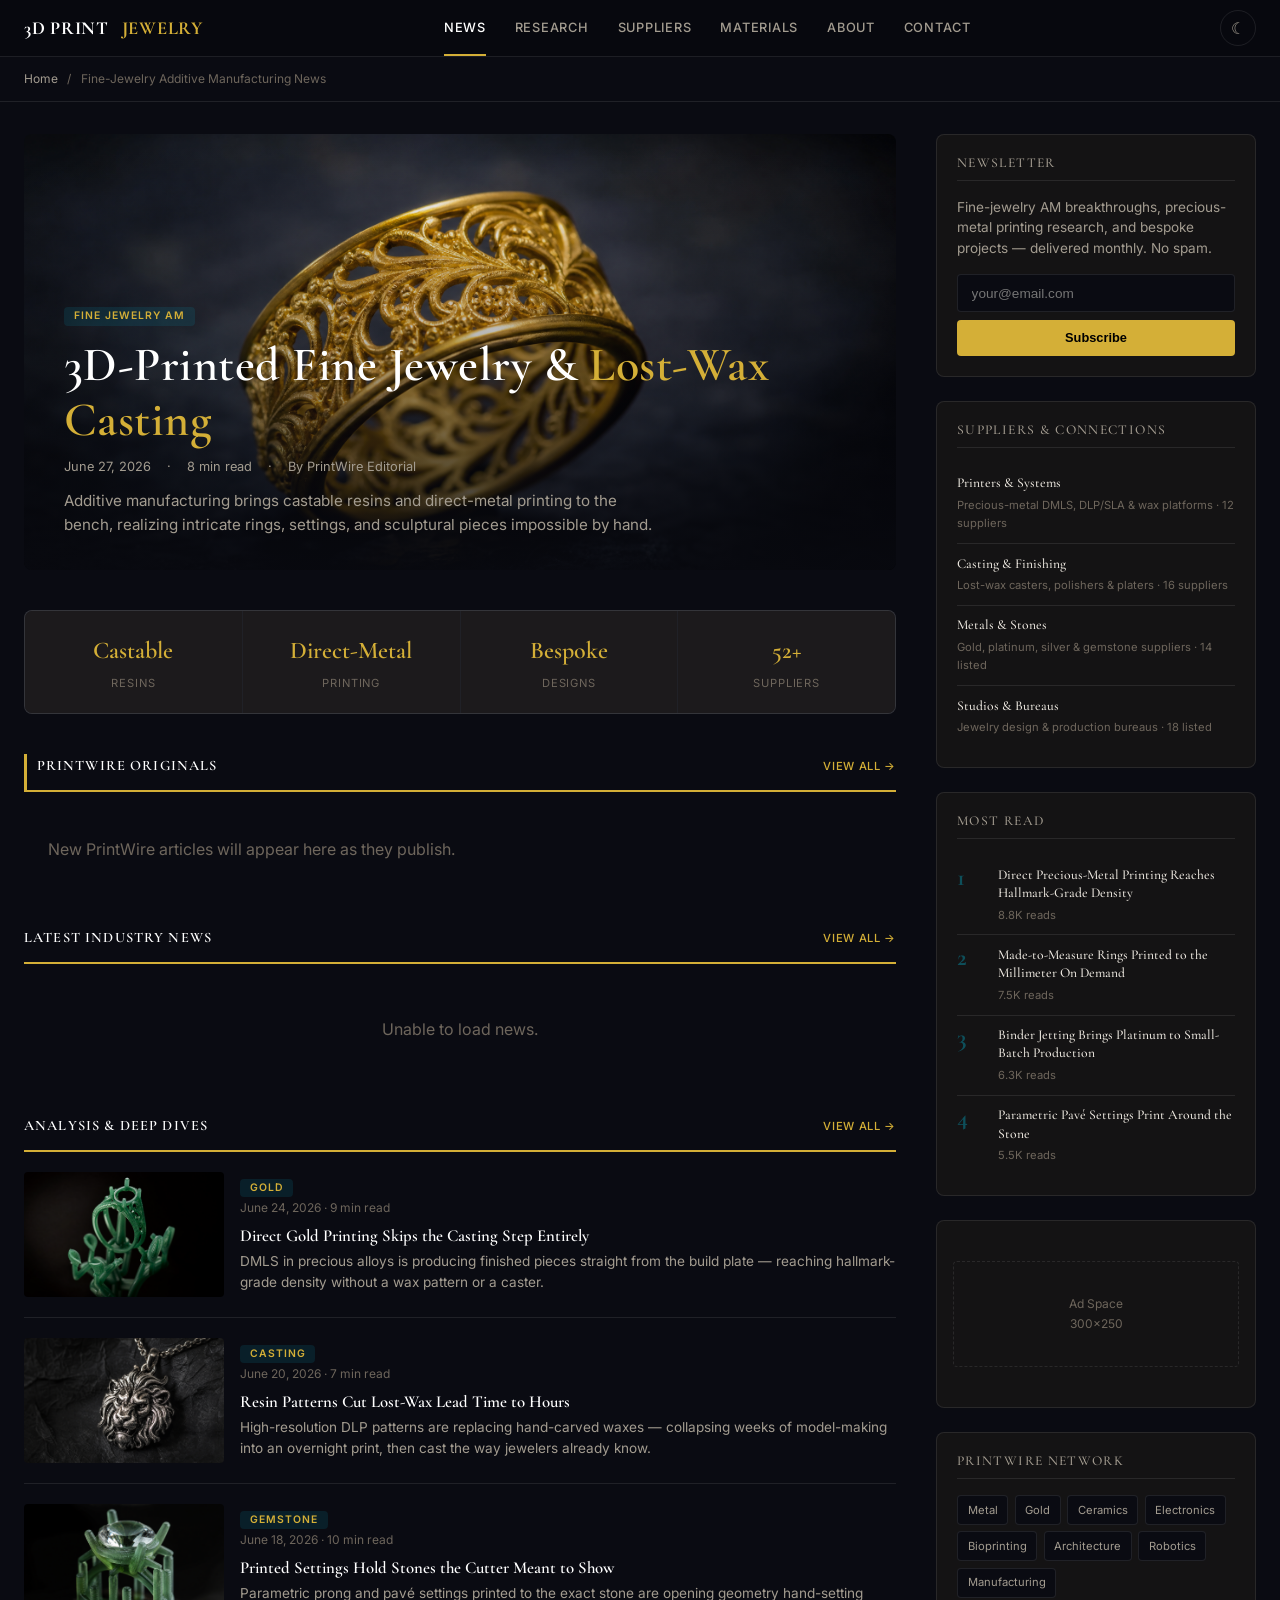
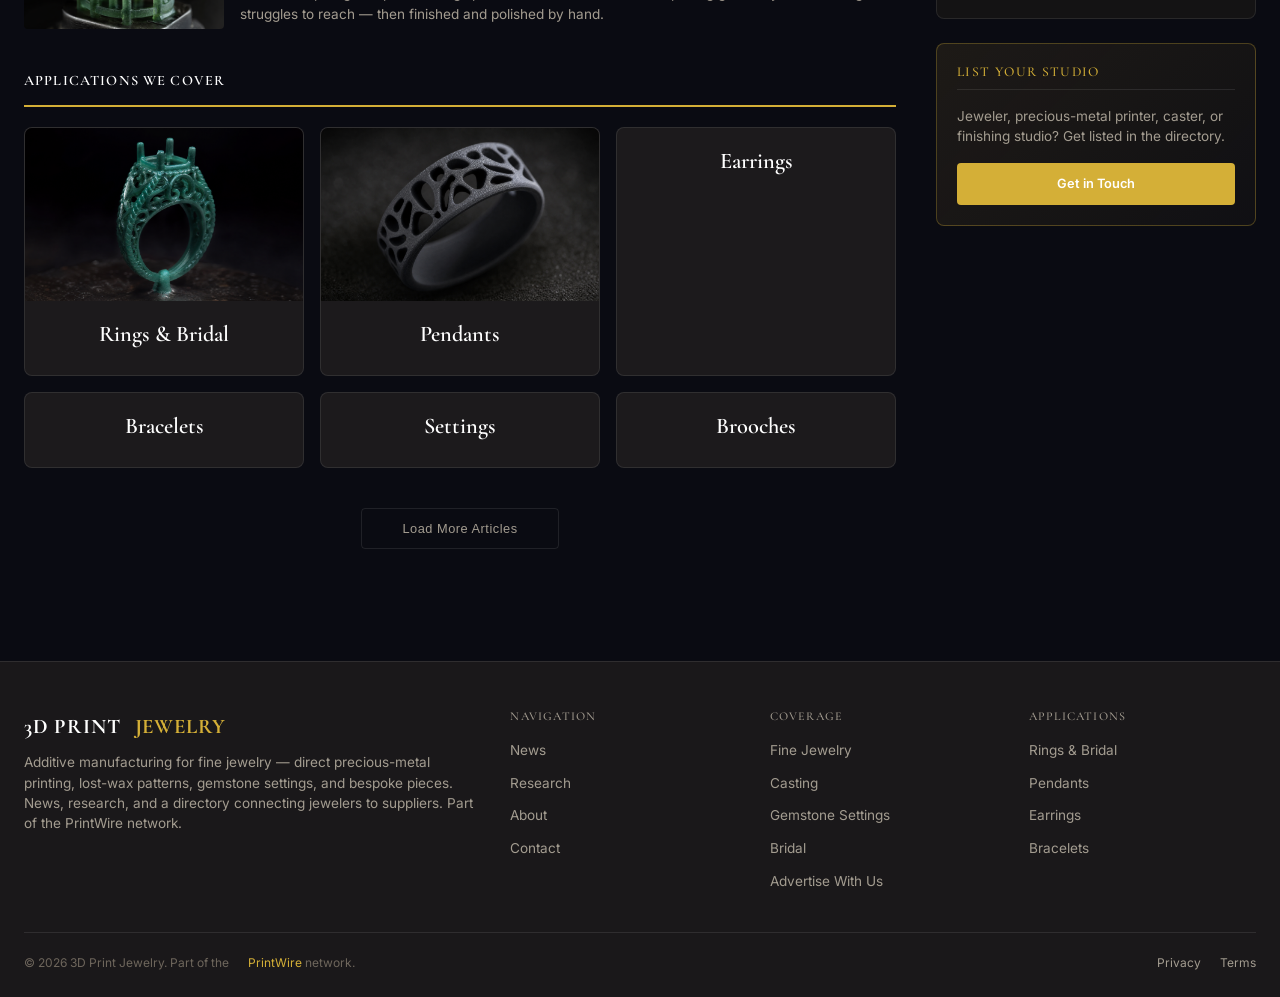
==== commit 33a26078: "Diversify: market-targeted variant layout, unique per-site gpt-image-2 imagery (no repeats), light/d" ====
--- a/static/index.html
+++ b/static/index.html
@@ -13,10 +13,10 @@
   <meta property="og:type" content="website">
   <meta property="og:title" content="3D Print Jewelry — Fine-Jewelry Additive Manufacturing News &amp; Suppliers">
   <meta property="og:description" content="3D Print Jewelry: additive manufacturing for fine jewelry — direct precious-metal printing, lost-wax patterns, gemstone settings, and bespoke pieces. News, research, and a supplier directory.">
-  <meta property="og:image" content="https://3dprintjewelry.com/images/30_bespoke_masterpiece.png">
+  <meta property="og:image" content="https://3dprintjewelry.com/images/01_hero_gold_ring.png">
   <meta property="og:url" content="https://3dprintjewelry.com/">
   <meta name="twitter:card" content="summary_large_image">
-  <meta name="twitter:image" content="https://3dprintjewelry.com/images/30_bespoke_masterpiece.png">
+  <meta name="twitter:image" content="https://3dprintjewelry.com/images/01_hero_gold_ring.png">
 </head>
 <body>
 
@@ -46,39 +46,23 @@
   <div class="ed-main">
 
     <article class="ed-hero">
-      <img src="images/30_bespoke_masterpiece.png" alt="3D printed bespoke fine-jewelry piece">
+      <img src="images/01_hero_gold_ring.png" alt="Fine Jewelry AM">
       <div class="ed-hero-overlay"></div>
       <div class="ed-hero-content">
-        <span class="ed-badge">Fine Jewelry</span>
-        <h1><a href="#">Printing the Future of Fine Jewelry</a></h1>
+        <span class="ed-badge">Fine Jewelry AM</span>
+        <h1><a href="#">3D-Printed Fine Jewelry &amp; <span class="ed-logo-accent">Lost-Wax Casting</span></a></h1>
         <div class="ed-hero-meta">
-          <span>June 27, 2026</span>
-          <span>·</span>
-          <span>8 min read</span>
-          <span>·</span>
-          <span>By PrintWire Editorial</span>
-        </div>
-        <p class="ed-hero-excerpt">Direct precious-metal printing, resin patterns, and parametric settings are letting designers realize couture pieces that hand tooling never could — from one-off commissions to small-batch collections.</p>
+          <span>June 27, 2026</span><span>·</span><span>8 min read</span><span>·</span><span>By PrintWire Editorial</span>
+        </div>
+        <p class="ed-hero-excerpt">Additive manufacturing brings castable resins and direct-metal printing to the bench, realizing intricate rings, settings, and sculptural pieces impossible by hand.</p>
       </div>
     </article>
 
     <div class="ed-stats">
-      <div class="ed-stat">
-        <div class="ed-stat-value">18k&ndash;24k</div>
-        <div class="ed-stat-label">Printable Gold</div>
-      </div>
-      <div class="ed-stat">
-        <div class="ed-stat-value">bespoke</div>
-        <div class="ed-stat-label">Made-to-Measure</div>
-      </div>
-      <div class="ed-stat">
-        <div class="ed-stat-value">&lt;48hr</div>
-        <div class="ed-stat-label">Pattern to Cast</div>
-      </div>
-      <div class="ed-stat">
-        <div class="ed-stat-value">60+</div>
-        <div class="ed-stat-label">Active Suppliers</div>
-      </div>
+      <div class="ed-stat"><div class="ed-stat-value">Castable</div><div class="ed-stat-label">Resins</div></div>
+      <div class="ed-stat"><div class="ed-stat-value">Direct-Metal</div><div class="ed-stat-label">Printing</div></div>
+      <div class="ed-stat"><div class="ed-stat-value">Bespoke</div><div class="ed-stat-label">Designs</div></div>
+      <div class="ed-stat"><div class="ed-stat-value">52+</div><div class="ed-stat-label">Suppliers</div></div>
     </div>
 
     <div class="ed-section-label" style="border-left:3px solid var(--accent);padding-left:0.6rem;">
@@ -103,7 +87,7 @@
     </div>
     <div class="ed-list">
       <article class="ed-list-item">
-        <img src="images/02_dmls_gold.png" alt="Direct gold-printed piece">
+        <img src="images/02_castable_resin.png" alt="Direct gold-printed piece">
         <div>
           <span class="ed-badge">Gold</span>
           <div class="ed-card-meta">June 24, 2026 · 9 min read</div>
@@ -112,7 +96,7 @@
         </div>
       </article>
       <article class="ed-list-item">
-        <img src="images/04_lostwax_pattern.png" alt="Resin lost-wax pattern">
+        <img src="images/03_direct_metal.png" alt="Resin lost-wax pattern">
         <div>
           <span class="ed-badge">Casting</span>
           <div class="ed-card-meta">June 20, 2026 · 7 min read</div>
@@ -121,7 +105,7 @@
         </div>
       </article>
       <article class="ed-list-item">
-        <img src="images/17_diamond_setting.png" alt="Printed gemstone setting">
+        <img src="images/04_gemstone_setting.png" alt="Printed gemstone setting">
         <div>
           <span class="ed-badge">Gemstone</span>
           <div class="ed-card-meta">June 18, 2026 · 10 min read</div>
@@ -136,27 +120,27 @@
     </div>
     <div class="ed-card-grid" style="grid-template-columns: repeat(3, 1fr); gap: 1rem; margin-bottom: 2.5rem;">
       <a href="#" class="ed-card" style="text-align:center;">
-        <img class="ed-card-img" src="images/21_engagement_ring.png" alt="Rings &amp; Bridal">
+        <img class="ed-card-img" src="images/05_lost_wax.png" alt="Rings &amp; Bridal">
         <div class="ed-card-body"><h3>Rings &amp; Bridal</h3></div>
       </a>
       <a href="#" class="ed-card" style="text-align:center;">
-        <img class="ed-card-img" src="images/23_pendant_necklace.png" alt="Pendants">
+        <img class="ed-card-img" src="images/06_intricate_ring.png" alt="Pendants">
         <div class="ed-card-body"><h3>Pendants</h3></div>
       </a>
       <a href="#" class="ed-card" style="text-align:center;">
-        <img class="ed-card-img" src="images/24_platinum_earrings.png" alt="Earrings">
+        
         <div class="ed-card-body"><h3>Earrings</h3></div>
       </a>
       <a href="#" class="ed-card" style="text-align:center;">
-        <img class="ed-card-img" src="images/27_artdeco_bracelet.png" alt="Bracelets">
+        
         <div class="ed-card-body"><h3>Bracelets</h3></div>
       </a>
       <a href="#" class="ed-card" style="text-align:center;">
-        <img class="ed-card-img" src="images/17_diamond_setting.png" alt="Settings">
+        
         <div class="ed-card-body"><h3>Settings</h3></div>
       </a>
       <a href="#" class="ed-card" style="text-align:center;">
-        <img class="ed-card-img" src="images/26_brooch_styled.png" alt="Brooches">
+        
         <div class="ed-card-body"><h3>Brooches</h3></div>
       </a>
     </div>
@@ -329,7 +313,7 @@
     btn.title = theme === 'dark' ? 'Switch to light mode' : 'Switch to dark mode';
   }
   const saved = localStorage.getItem('ed-theme');
-  setTheme(saved || 'light');
+  setTheme(saved || 'dark');
   btn.addEventListener('click', () => {
     const current = root.getAttribute('data-theme') || 'light';
     setTheme(current === 'dark' ? 'light' : 'dark');
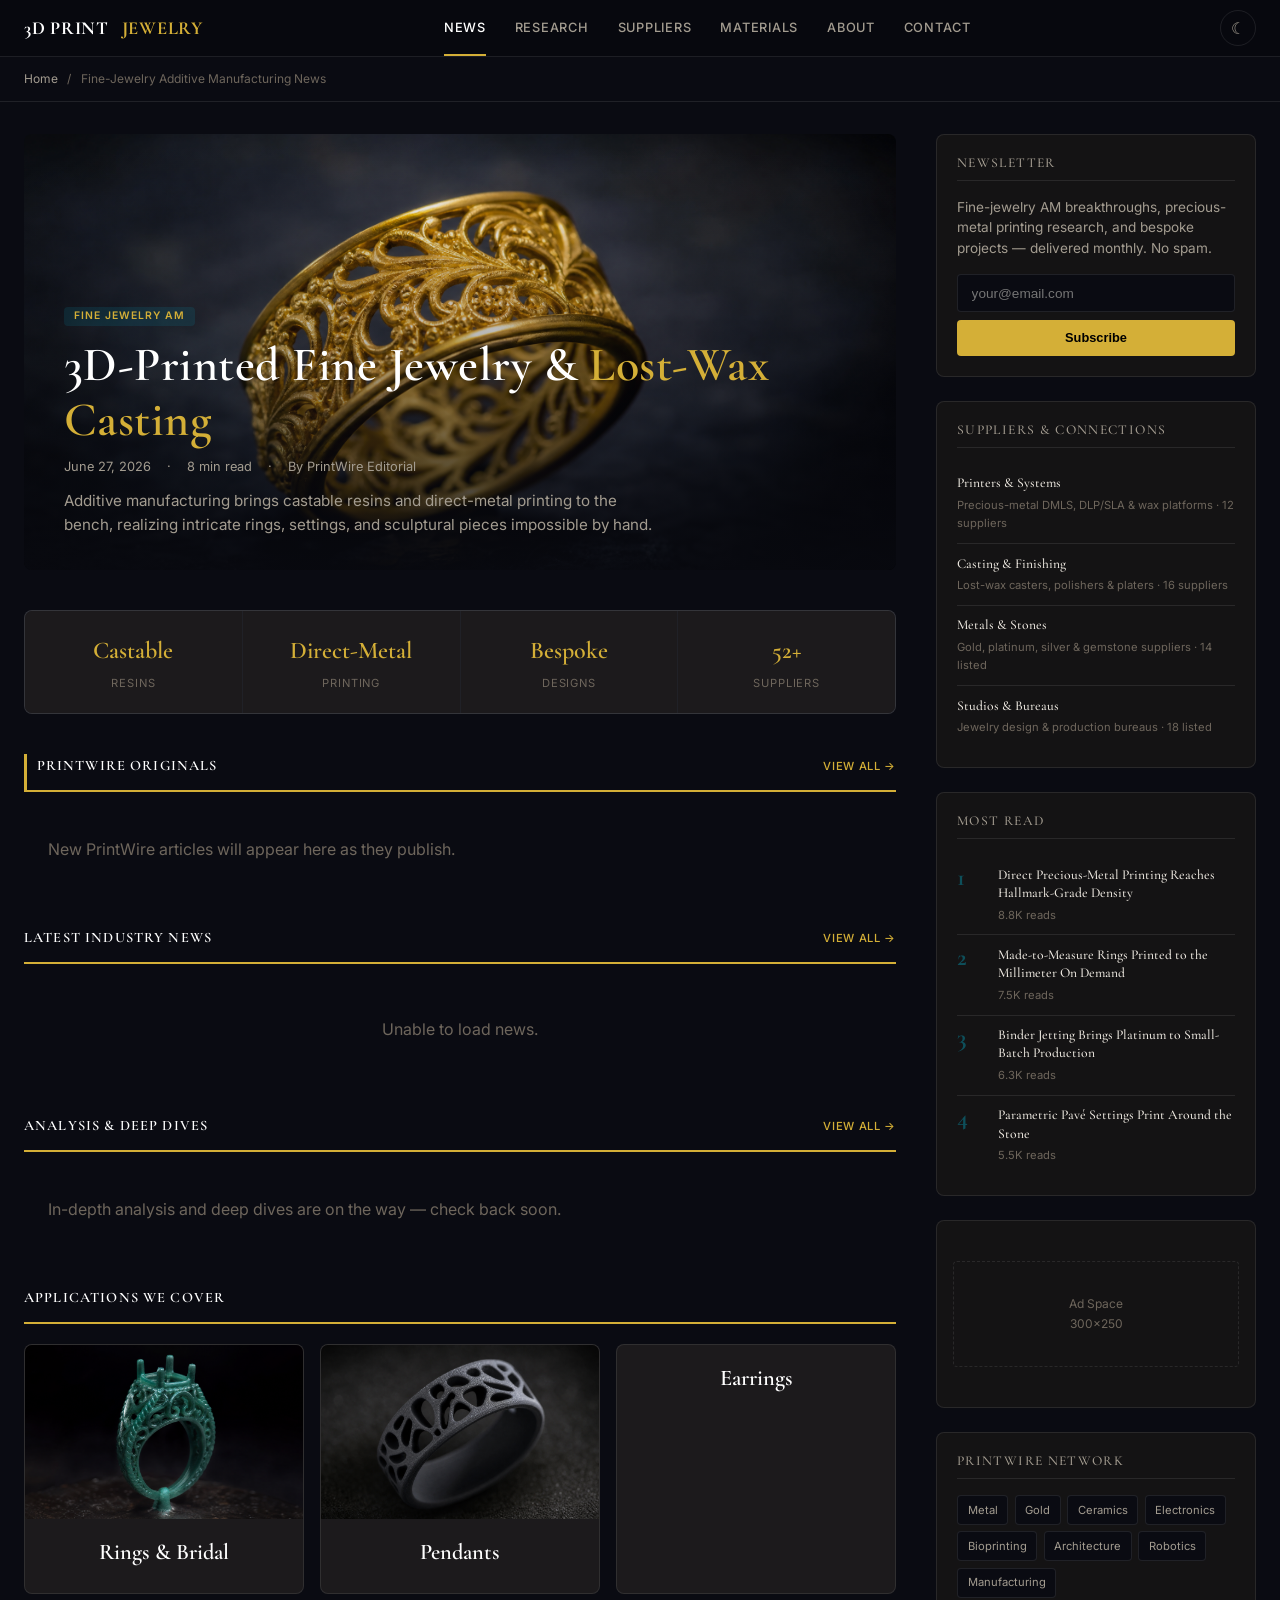
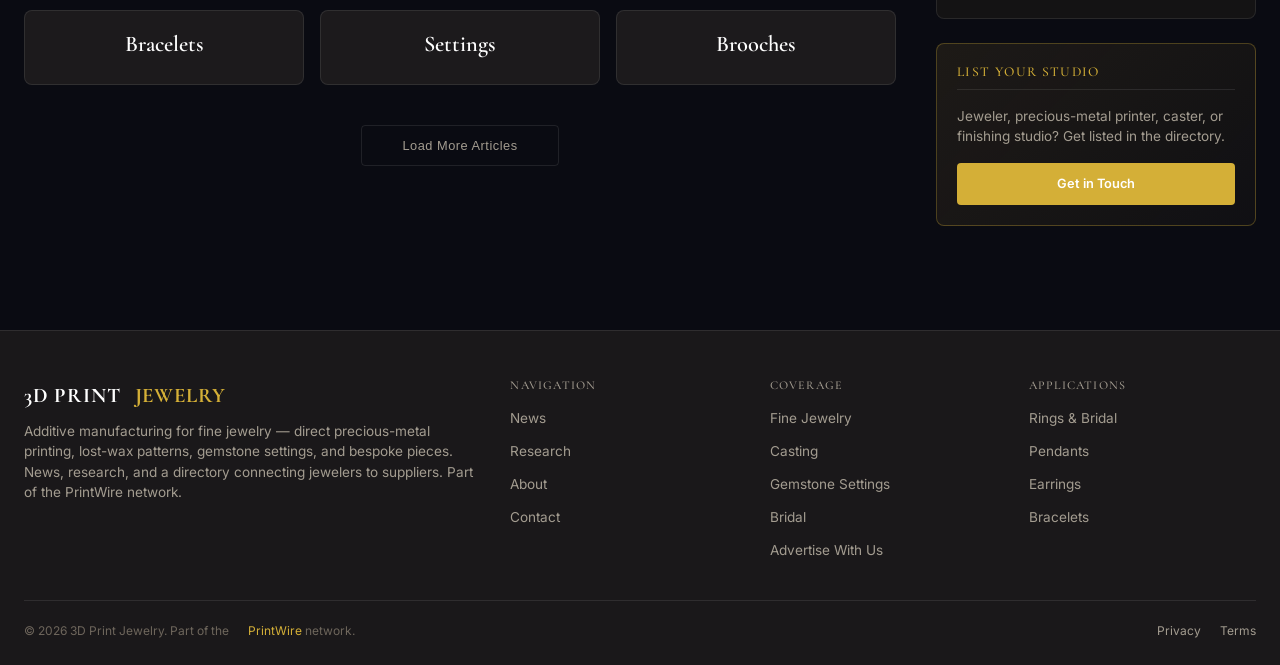
==== commit 760e9a4a: "Wire up Analysis and Deep Dives section from network.json feed" ====
--- a/static/index.html
+++ b/static/index.html
@@ -83,36 +83,10 @@
 
     <div class="ed-section-label">
       Analysis &amp; Deep Dives
-      <a href="#">View All &rarr;</a>
-    </div>
-    <div class="ed-list">
-      <article class="ed-list-item">
-        <img src="images/02_castable_resin.png" alt="Direct gold-printed piece">
-        <div>
-          <span class="ed-badge">Gold</span>
-          <div class="ed-card-meta">June 24, 2026 · 9 min read</div>
-          <h3><a href="#">Direct Gold Printing Skips the Casting Step Entirely</a></h3>
-          <p class="ed-card-excerpt">DMLS in precious alloys is producing finished pieces straight from the build plate — reaching hallmark-grade density without a wax pattern or a caster.</p>
-        </div>
-      </article>
-      <article class="ed-list-item">
-        <img src="images/03_direct_metal.png" alt="Resin lost-wax pattern">
-        <div>
-          <span class="ed-badge">Casting</span>
-          <div class="ed-card-meta">June 20, 2026 · 7 min read</div>
-          <h3><a href="#">Resin Patterns Cut Lost-Wax Lead Time to Hours</a></h3>
-          <p class="ed-card-excerpt">High-resolution DLP patterns are replacing hand-carved waxes — collapsing weeks of model-making into an overnight print, then cast the way jewelers already know.</p>
-        </div>
-      </article>
-      <article class="ed-list-item">
-        <img src="images/04_gemstone_setting.png" alt="Printed gemstone setting">
-        <div>
-          <span class="ed-badge">Gemstone</span>
-          <div class="ed-card-meta">June 18, 2026 · 10 min read</div>
-          <h3><a href="#">Printed Settings Hold Stones the Cutter Meant to Show</a></h3>
-          <p class="ed-card-excerpt">Parametric prong and pavé settings printed to the exact stone are opening geometry hand-setting struggles to reach — then finished and polished by hand.</p>
-        </div>
-      </article>
+      <a href="/articles/">View All &rarr;</a>
+    </div>
+    <div class="ed-list" id="pwDeepDives">
+      <div style="padding:1.5rem;color:var(--text-faint);">Loading analysis…</div>
     </div>
 
     <div class="ed-section-label">
@@ -331,6 +305,16 @@
     { url: 'https://3dprintingindustry.com/feed/', name: '3DPI' }
   ];
 
+    function bestImg(item){
+    var raw = '';
+    var html = item.content || item.description || '';
+    var m = html.match(/<img[^>]+src=["']([^"'>]+)["']/i);
+    if (m) raw = m[1];
+    if (!raw) raw = (item.enclosure && item.enclosure.link) || item.thumbnail || '';
+    if (!raw) return '';
+    var full = raw.replace(/-\d{2,4}x\d{2,4}(?=\.(jpg|jpeg|png|webp|gif)(\?|$))/i, '');
+    return 'https://wsrv.nl/?url=' + encodeURIComponent(full) + '&w=800&h=534&fit=cover&a=attention&output=jpg&q=82';
+  }
   var api = 'https://api.rss2json.com/v1/api.json?rss_url=';
   var rss = [];
   var localArts = [];
@@ -392,7 +376,7 @@
             rss.push({ title: item.title, link: item.link,
               desc: stripHtml(item.description).substring(0,140) + '…',
               date: item.pubDate, source: feed.name, local: false,
-              img: item.thumbnail || (item.enclosure && item.enclosure.link) || '' });
+              img: bestImg(item) });
           });
         }
       })
@@ -413,6 +397,31 @@
       : '<div style="grid-column:1/-1;text-align:center;padding:2rem;color:var(--text-faint);">Unable to load news.</div>';
   }
 })();
+
+// -- Analysis & Deep Dives: PrintWire catalog in list format --
+(function(){
+  var box = document.getElementById('pwDeepDives');
+  if (!box) return;
+  function esc(s){var d=document.createElement('div');d.appendChild(document.createTextNode(s==null?'':s));return d.innerHTML;}
+  var empty = '<div style="padding:1.5rem;color:var(--text-faint);">In-depth analysis and deep dives are on the way — check back soon.</div>';
+  fetch('network.json',{cache:'no-store'})
+    .then(function(r){ return r.ok ? r.json() : []; })
+    .then(function(items){
+      items = (items || []).slice();
+      items.sort(function(a,b){ return (b.iso||'').localeCompare(a.iso||''); });
+      if (!items.length){ box.innerHTML = empty; return; }
+      box.innerHTML = items.slice(0,8).map(function(a){
+        var img = a.img ? '<img src="'+esc(a.img)+'" alt="" loading="lazy">' : '';
+        var meta = esc(a.date||'') + (a.origin ? ' · '+esc(a.origin) : '');
+        return '<article class="ed-list-item">'+img+'<div>'+
+          '<div class="ed-card-meta">'+meta+'</div>'+
+          '<h3><a href="'+esc(a.url)+'">'+esc(a.title)+'</a></h3>'+
+          '<p class="ed-card-excerpt">'+esc(a.summary||'')+'</p>'+
+          '</div></article>';
+      }).join('');
+    })
+    .catch(function(){ box.innerHTML = empty; });
+})();
 </script>
 </body>
 </html>
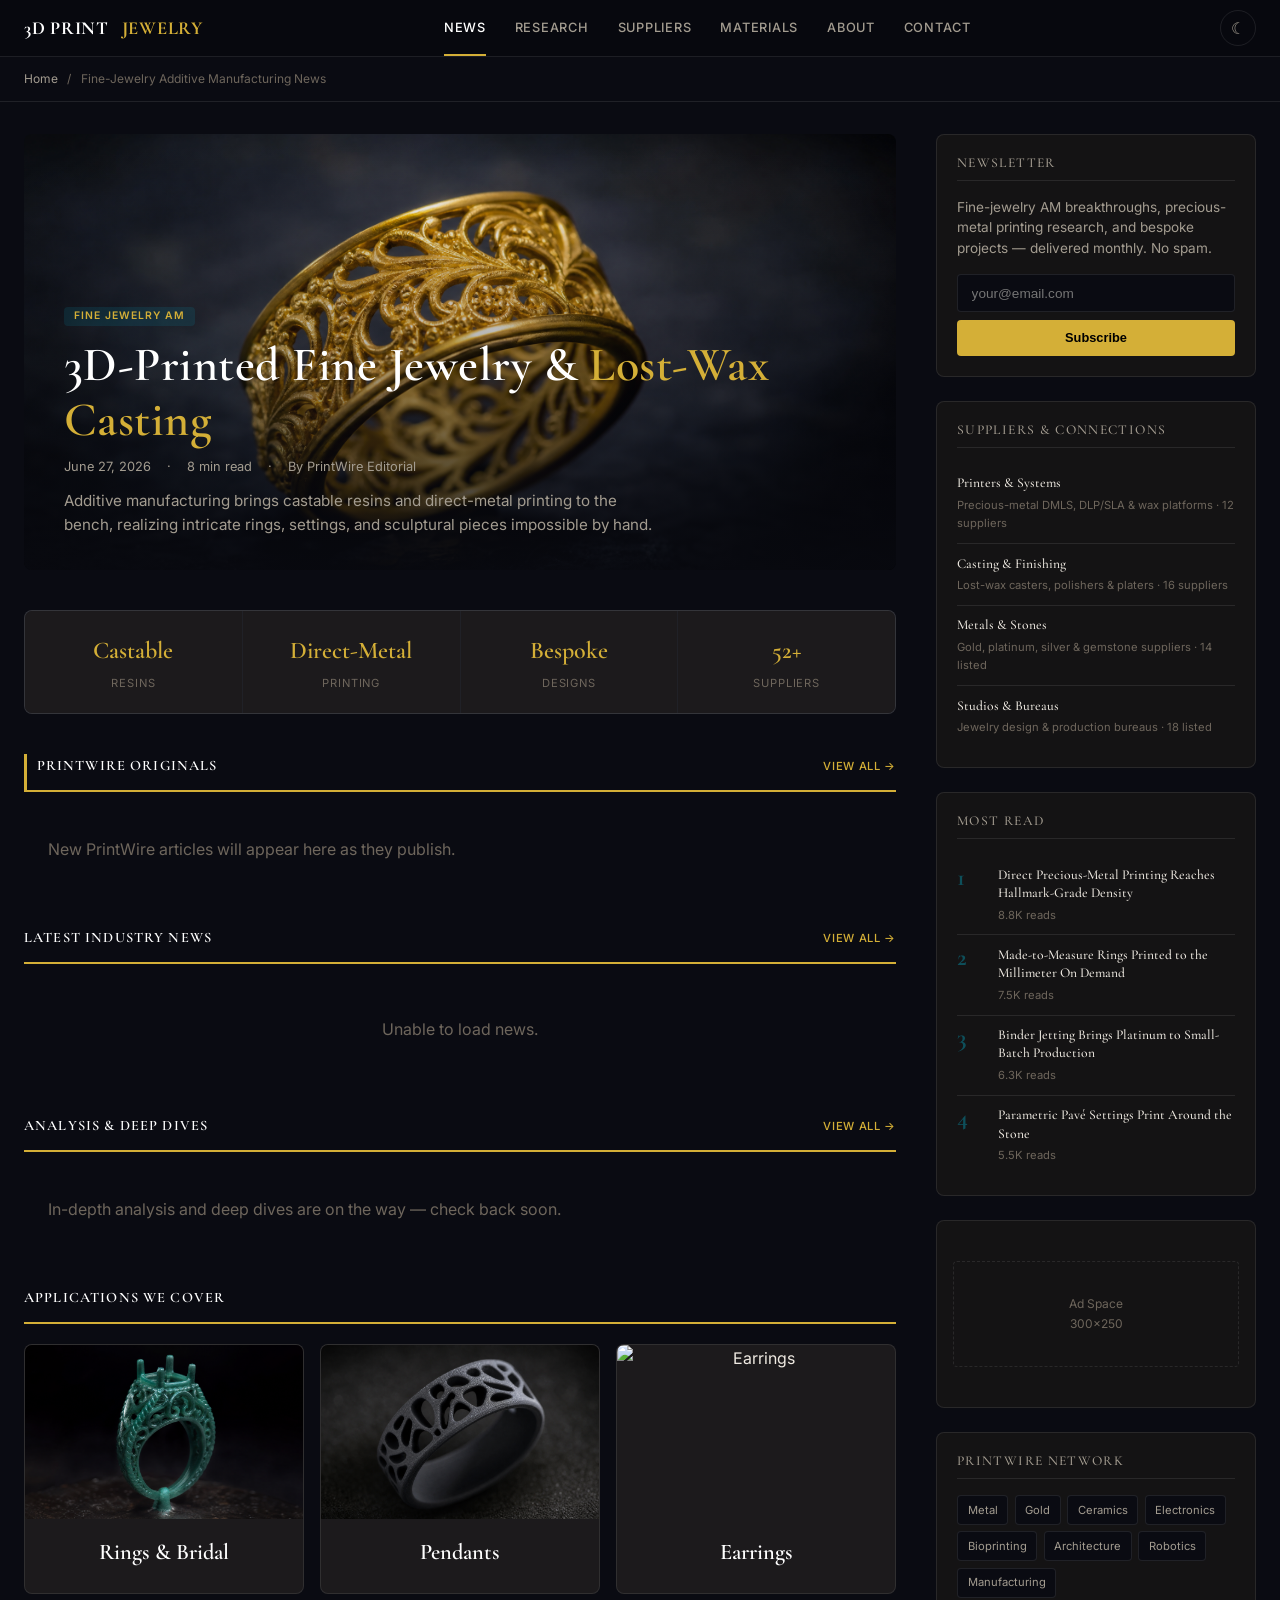
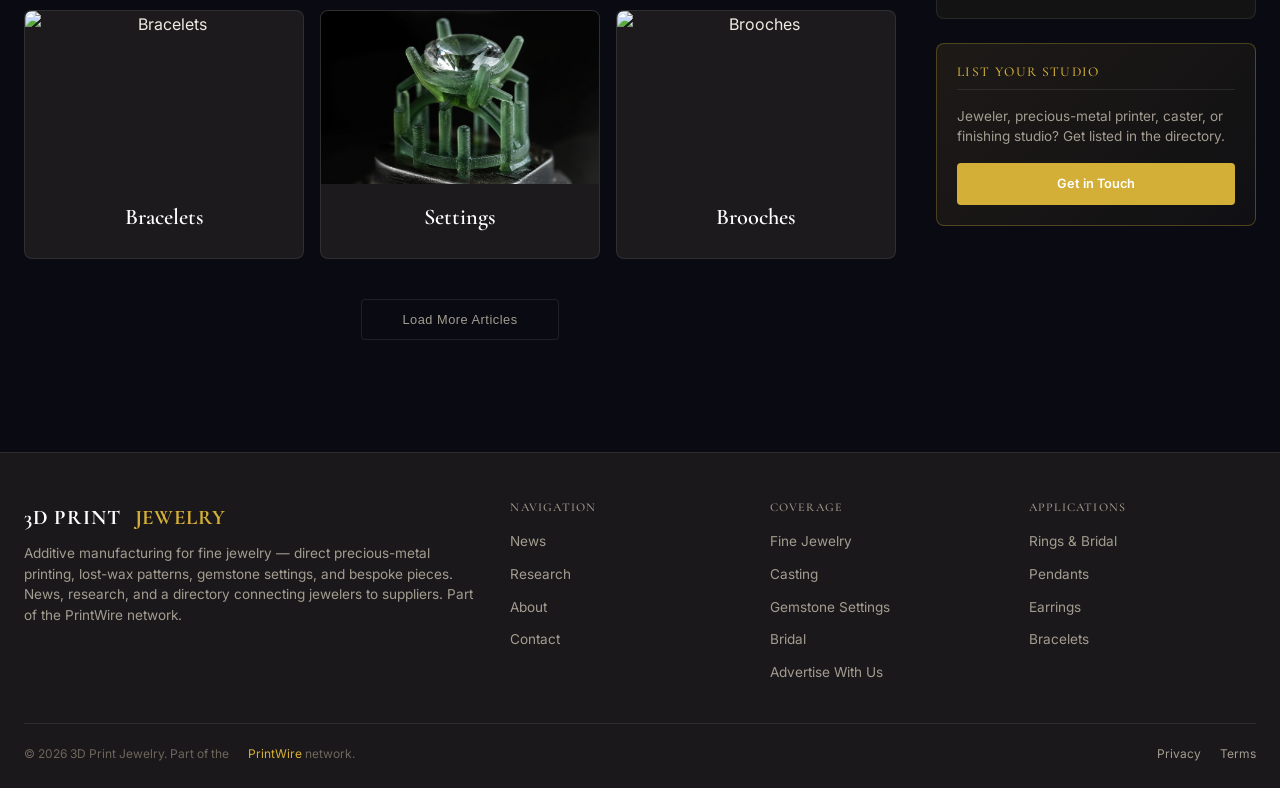
==== commit e33717a3: "Add missing category card images The Applications We Cover grid had cards with no <img> at all: the " ====
--- a/static/index.html
+++ b/static/index.html
@@ -102,19 +102,19 @@
         <div class="ed-card-body"><h3>Pendants</h3></div>
       </a>
       <a href="#" class="ed-card" style="text-align:center;">
-        
+        <img class="ed-card-img" src="images/24_platinum_earrings.png" alt="Earrings">
         <div class="ed-card-body"><h3>Earrings</h3></div>
       </a>
       <a href="#" class="ed-card" style="text-align:center;">
-        
+        <img class="ed-card-img" src="images/22_bracelet_worn.png" alt="Bracelets">
         <div class="ed-card-body"><h3>Bracelets</h3></div>
       </a>
       <a href="#" class="ed-card" style="text-align:center;">
-        
+        <img class="ed-card-img" src="images/04_gemstone_setting.png" alt="Settings">
         <div class="ed-card-body"><h3>Settings</h3></div>
       </a>
       <a href="#" class="ed-card" style="text-align:center;">
-        
+        <img class="ed-card-img" src="images/26_brooch_styled.png" alt="Brooches">
         <div class="ed-card-body"><h3>Brooches</h3></div>
       </a>
     </div>
